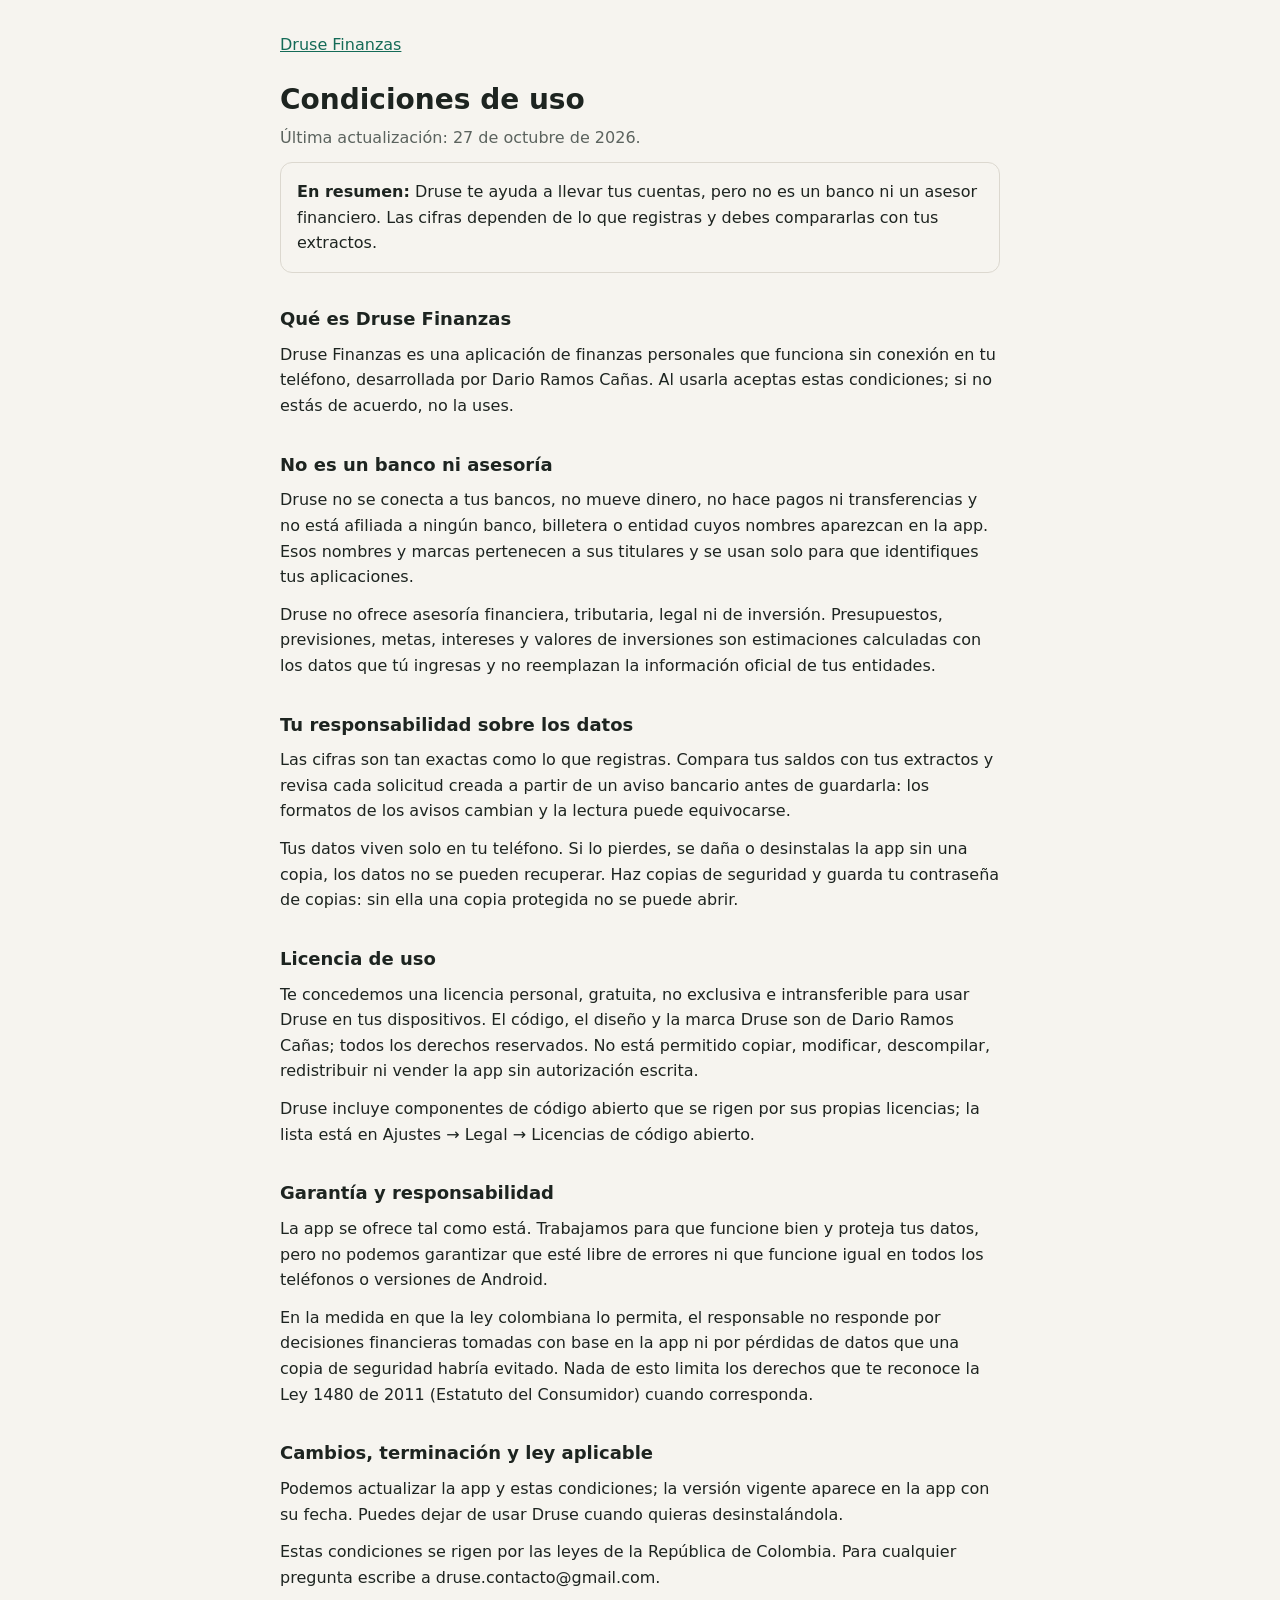
==== condiciones.html @ 534edf0a "Política de privacidad y condiciones de uso de Druse Finanzas Generadas con `npm run legal` desde el" ====
<!doctype html>
<html lang="es-CO">
<head>
<meta charset="utf-8">
<meta name="viewport" content="width=device-width, initial-scale=1">
<title>Condiciones de uso — Druse Finanzas</title>
<style>:root{color-scheme:light dark;--fondo:#f6f4ef;--texto:#1d2420;--suave:#5b635e;--acento:#146b57;--linea:#dcd8cf}@media (prefers-color-scheme:dark){:root{--fondo:#141816;--texto:#e9ece9;--suave:#a6ada8;--acento:#6fcfae;--linea:#2c332f}}body{margin:0;background:var(--fondo);color:var(--texto);font:16px/1.6 system-ui,-apple-system,"Segoe UI",Roboto,sans-serif}main{max-width:720px;margin:0 auto;padding:32px 16px 64px}h1{font-size:1.75rem;line-height:1.25;margin:0 0 8px}h2{font-size:1.125rem;margin:32px 0 8px}p{margin:0 0 12px;overflow-wrap:anywhere}.suave{color:var(--suave)}.resumen{padding:16px;border:1px solid var(--linea);border-radius:12px}a{color:var(--acento)}nav{margin-bottom:24px}</style>
</head>
<body>
<main>
<nav><a href="index.html">Druse Finanzas</a></nav>
<h1>Condiciones de uso</h1>
<p class="suave">Última actualización: 27 de octubre de 2026.</p>
<p class="resumen"><strong>En resumen:</strong> Druse te ayuda a llevar tus cuentas, pero no es un banco ni un asesor financiero. Las cifras dependen de lo que registras y debes compararlas con tus extractos.</p>
<h2>Qué es Druse Finanzas</h2>
<p>Druse Finanzas es una aplicación de finanzas personales que funciona sin conexión en tu teléfono, desarrollada por Dario Ramos Cañas. Al usarla aceptas estas condiciones; si no estás de acuerdo, no la uses.</p>
<h2>No es un banco ni asesoría</h2>
<p>Druse no se conecta a tus bancos, no mueve dinero, no hace pagos ni transferencias y no está afiliada a ningún banco, billetera o entidad cuyos nombres aparezcan en la app. Esos nombres y marcas pertenecen a sus titulares y se usan solo para que identifiques tus aplicaciones.</p>
<p>Druse no ofrece asesoría financiera, tributaria, legal ni de inversión. Presupuestos, previsiones, metas, intereses y valores de inversiones son estimaciones calculadas con los datos que tú ingresas y no reemplazan la información oficial de tus entidades.</p>
<h2>Tu responsabilidad sobre los datos</h2>
<p>Las cifras son tan exactas como lo que registras. Compara tus saldos con tus extractos y revisa cada solicitud creada a partir de un aviso bancario antes de guardarla: los formatos de los avisos cambian y la lectura puede equivocarse.</p>
<p>Tus datos viven solo en tu teléfono. Si lo pierdes, se daña o desinstalas la app sin una copia, los datos no se pueden recuperar. Haz copias de seguridad y guarda tu contraseña de copias: sin ella una copia protegida no se puede abrir.</p>
<h2>Licencia de uso</h2>
<p>Te concedemos una licencia personal, gratuita, no exclusiva e intransferible para usar Druse en tus dispositivos. El código, el diseño y la marca Druse son de Dario Ramos Cañas; todos los derechos reservados. No está permitido copiar, modificar, descompilar, redistribuir ni vender la app sin autorización escrita.</p>
<p>Druse incluye componentes de código abierto que se rigen por sus propias licencias; la lista está en Ajustes → Legal → Licencias de código abierto.</p>
<h2>Garantía y responsabilidad</h2>
<p>La app se ofrece tal como está. Trabajamos para que funcione bien y proteja tus datos, pero no podemos garantizar que esté libre de errores ni que funcione igual en todos los teléfonos o versiones de Android.</p>
<p>En la medida en que la ley colombiana lo permita, el responsable no responde por decisiones financieras tomadas con base en la app ni por pérdidas de datos que una copia de seguridad habría evitado. Nada de esto limita los derechos que te reconoce la Ley 1480 de 2011 (Estatuto del Consumidor) cuando corresponda.</p>
<h2>Cambios, terminación y ley aplicable</h2>
<p>Podemos actualizar la app y estas condiciones; la versión vigente aparece en la app con su fecha. Puedes dejar de usar Druse cuando quieras desinstalándola.</p>
<p>Estas condiciones se rigen por las leyes de la República de Colombia. Para cualquier pregunta escribe a druse.contacto@gmail.com.</p>
</main>
</body>
</html>
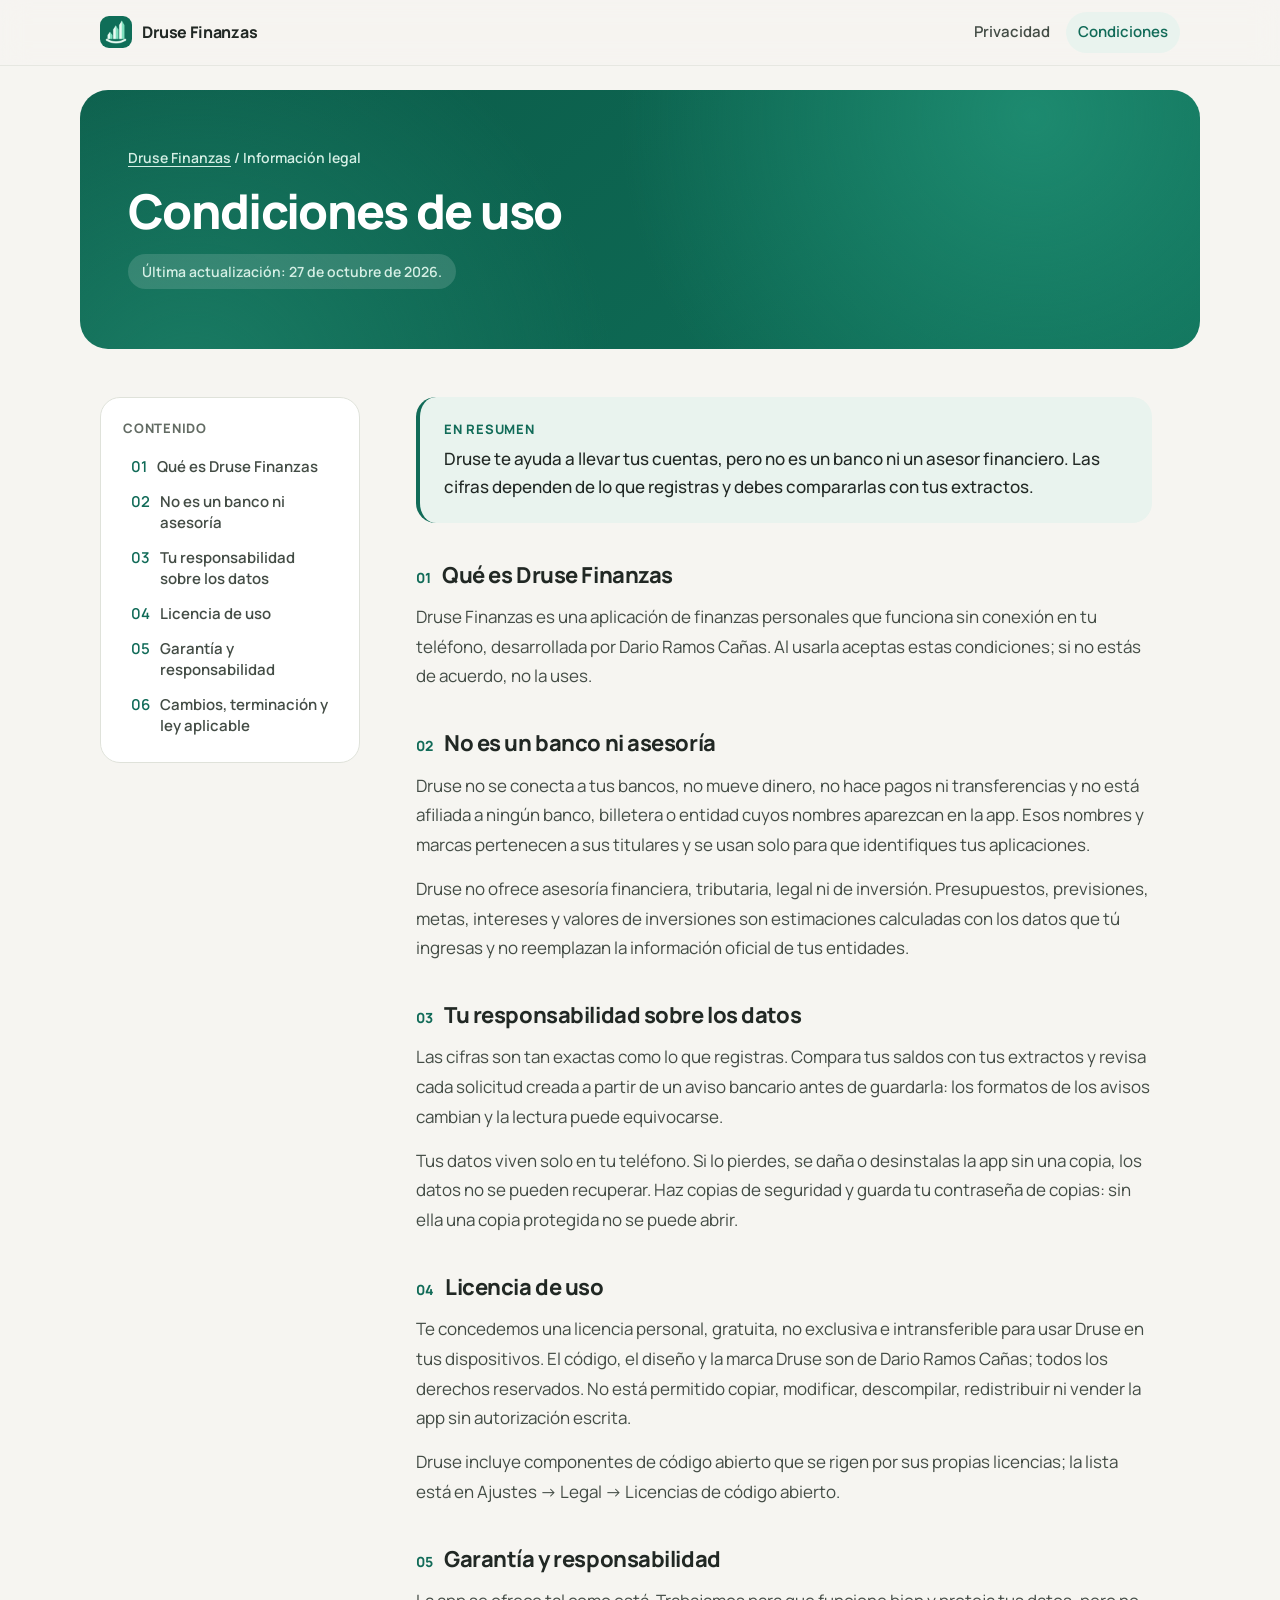
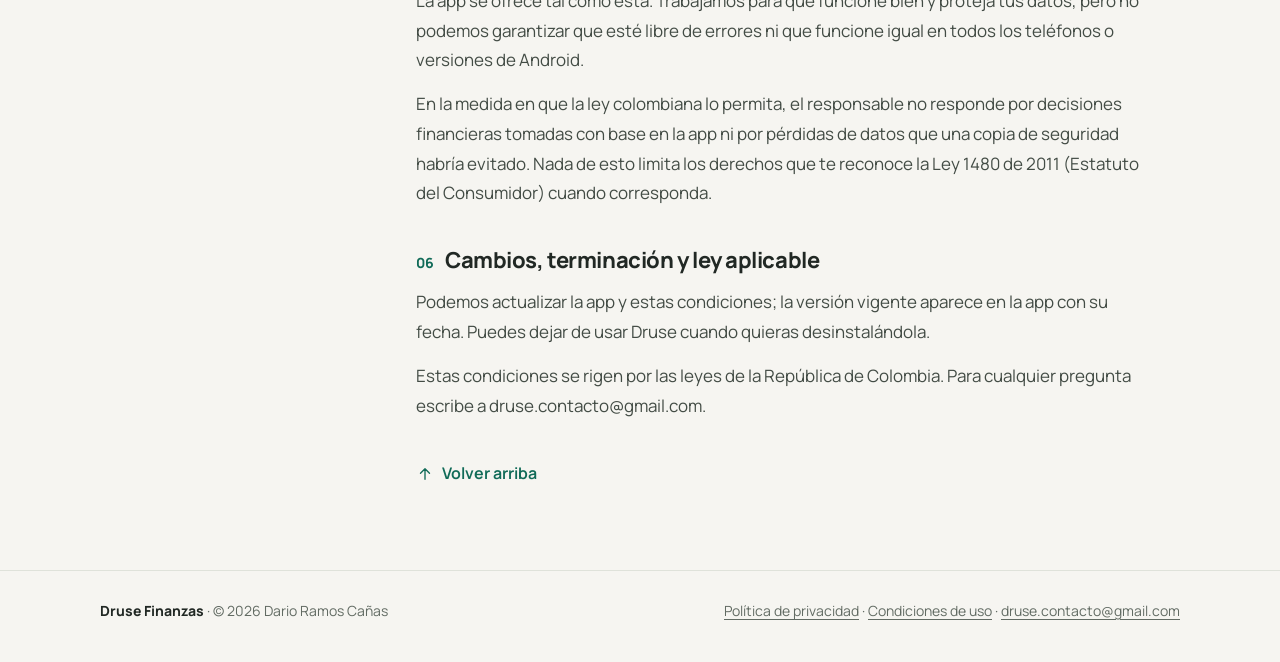
==== commit ba337cd6: "Portada de Druse Finanzas y nuevo diseño de las páginas legales Portada con funciones y compromisos " ====
--- a/condiciones.html
+++ b/condiciones.html
@@ -4,31 +4,74 @@
 <meta charset="utf-8">
 <meta name="viewport" content="width=device-width, initial-scale=1">
 <title>Condiciones de uso — Druse Finanzas</title>
-<style>:root{color-scheme:light dark;--fondo:#f6f4ef;--texto:#1d2420;--suave:#5b635e;--acento:#146b57;--linea:#dcd8cf}@media (prefers-color-scheme:dark){:root{--fondo:#141816;--texto:#e9ece9;--suave:#a6ada8;--acento:#6fcfae;--linea:#2c332f}}body{margin:0;background:var(--fondo);color:var(--texto);font:16px/1.6 system-ui,-apple-system,"Segoe UI",Roboto,sans-serif}main{max-width:720px;margin:0 auto;padding:32px 16px 64px}h1{font-size:1.75rem;line-height:1.25;margin:0 0 8px}h2{font-size:1.125rem;margin:32px 0 8px}p{margin:0 0 12px;overflow-wrap:anywhere}.suave{color:var(--suave)}.resumen{padding:16px;border:1px solid var(--linea);border-radius:12px}a{color:var(--acento)}nav{margin-bottom:24px}</style>
+<meta name="description" content="Druse te ayuda a llevar tus cuentas, pero no es un banco ni un asesor financiero. Las cifras dependen de lo que registras y debes compararlas con tus extractos.">
+<meta name="theme-color" content="#116b58" media="(prefers-color-scheme: light)">
+<meta name="theme-color" content="#141714" media="(prefers-color-scheme: dark)">
+<link rel="icon" type="image/png" href="recursos/icono-192.png">
+<link rel="stylesheet" href="estilo.css">
 </head>
-<body>
-<main>
-<nav><a href="index.html">Druse Finanzas</a></nav>
+<body class="pagina-condiciones">
+<a class="saltar" href="#contenido">Saltar al contenido</a>
+<header class="barra"><div class="barra__dentro">
+<a class="marca" href="index.html" aria-label="Druse Finanzas, inicio"><img src="recursos/icono-192.png" alt="" width="32" height="32"><span>Druse Finanzas</span></a>
+<nav aria-label="Secciones"><a href="privacidad.html">Privacidad</a><a href="condiciones.html" aria-current="page">Condiciones</a></nav>
+</div></header>
+<main id="contenido">
+<header class="encabezado"><div class="encabezado__dentro">
+<p class="miga"><a href="index.html">Druse Finanzas</a><span aria-hidden="true"> / </span>Información legal</p>
 <h1>Condiciones de uso</h1>
-<p class="suave">Última actualización: 27 de octubre de 2026.</p>
-<p class="resumen"><strong>En resumen:</strong> Druse te ayuda a llevar tus cuentas, pero no es un banco ni un asesor financiero. Las cifras dependen de lo que registras y debes compararlas con tus extractos.</p>
-<h2>Qué es Druse Finanzas</h2>
+<p class="fecha">Última actualización: 27 de octubre de 2026.</p>
+</div></header>
+<div class="documento">
+<nav class="indice" aria-labelledby="indice-titulo">
+<p class="indice__titulo" id="indice-titulo">Contenido</p>
+<ol>
+<li><a href="#que-es-druse-finanzas">Qué es Druse Finanzas</a></li>
+<li><a href="#no-es-un-banco-ni-asesoria">No es un banco ni asesoría</a></li>
+<li><a href="#tu-responsabilidad-sobre-los-datos">Tu responsabilidad sobre los datos</a></li>
+<li><a href="#licencia-de-uso">Licencia de uso</a></li>
+<li><a href="#garantia-y-responsabilidad">Garantía y responsabilidad</a></li>
+<li><a href="#cambios-terminacion-y-ley-aplicable">Cambios, terminación y ley aplicable</a></li>
+</ol>
+</nav>
+<article class="texto">
+<aside class="resumen" aria-label="En resumen"><p class="resumen__titulo">En resumen</p><p>Druse te ayuda a llevar tus cuentas, pero no es un banco ni un asesor financiero. Las cifras dependen de lo que registras y debes compararlas con tus extractos.</p></aside>
+<section id="que-es-druse-finanzas">
+<h2><span class="numero" aria-hidden="true">01</span>Qué es Druse Finanzas</h2>
 <p>Druse Finanzas es una aplicación de finanzas personales que funciona sin conexión en tu teléfono, desarrollada por Dario Ramos Cañas. Al usarla aceptas estas condiciones; si no estás de acuerdo, no la uses.</p>
-<h2>No es un banco ni asesoría</h2>
+</section>
+<section id="no-es-un-banco-ni-asesoria">
+<h2><span class="numero" aria-hidden="true">02</span>No es un banco ni asesoría</h2>
 <p>Druse no se conecta a tus bancos, no mueve dinero, no hace pagos ni transferencias y no está afiliada a ningún banco, billetera o entidad cuyos nombres aparezcan en la app. Esos nombres y marcas pertenecen a sus titulares y se usan solo para que identifiques tus aplicaciones.</p>
 <p>Druse no ofrece asesoría financiera, tributaria, legal ni de inversión. Presupuestos, previsiones, metas, intereses y valores de inversiones son estimaciones calculadas con los datos que tú ingresas y no reemplazan la información oficial de tus entidades.</p>
-<h2>Tu responsabilidad sobre los datos</h2>
+</section>
+<section id="tu-responsabilidad-sobre-los-datos">
+<h2><span class="numero" aria-hidden="true">03</span>Tu responsabilidad sobre los datos</h2>
 <p>Las cifras son tan exactas como lo que registras. Compara tus saldos con tus extractos y revisa cada solicitud creada a partir de un aviso bancario antes de guardarla: los formatos de los avisos cambian y la lectura puede equivocarse.</p>
 <p>Tus datos viven solo en tu teléfono. Si lo pierdes, se daña o desinstalas la app sin una copia, los datos no se pueden recuperar. Haz copias de seguridad y guarda tu contraseña de copias: sin ella una copia protegida no se puede abrir.</p>
-<h2>Licencia de uso</h2>
+</section>
+<section id="licencia-de-uso">
+<h2><span class="numero" aria-hidden="true">04</span>Licencia de uso</h2>
 <p>Te concedemos una licencia personal, gratuita, no exclusiva e intransferible para usar Druse en tus dispositivos. El código, el diseño y la marca Druse son de Dario Ramos Cañas; todos los derechos reservados. No está permitido copiar, modificar, descompilar, redistribuir ni vender la app sin autorización escrita.</p>
 <p>Druse incluye componentes de código abierto que se rigen por sus propias licencias; la lista está en Ajustes → Legal → Licencias de código abierto.</p>
-<h2>Garantía y responsabilidad</h2>
+</section>
+<section id="garantia-y-responsabilidad">
+<h2><span class="numero" aria-hidden="true">05</span>Garantía y responsabilidad</h2>
 <p>La app se ofrece tal como está. Trabajamos para que funcione bien y proteja tus datos, pero no podemos garantizar que esté libre de errores ni que funcione igual en todos los teléfonos o versiones de Android.</p>
 <p>En la medida en que la ley colombiana lo permita, el responsable no responde por decisiones financieras tomadas con base en la app ni por pérdidas de datos que una copia de seguridad habría evitado. Nada de esto limita los derechos que te reconoce la Ley 1480 de 2011 (Estatuto del Consumidor) cuando corresponda.</p>
-<h2>Cambios, terminación y ley aplicable</h2>
+</section>
+<section id="cambios-terminacion-y-ley-aplicable">
+<h2><span class="numero" aria-hidden="true">06</span>Cambios, terminación y ley aplicable</h2>
 <p>Podemos actualizar la app y estas condiciones; la versión vigente aparece en la app con su fecha. Puedes dejar de usar Druse cuando quieras desinstalándola.</p>
 <p>Estas condiciones se rigen por las leyes de la República de Colombia. Para cualquier pregunta escribe a druse.contacto@gmail.com.</p>
+</section>
+<p class="volver"><a href="#contenido"><svg class="icono" viewBox="0 0 24 24" aria-hidden="true" fill="none" stroke="currentColor" stroke-width="1.8" stroke-linecap="round" stroke-linejoin="round"><path d="M12 19V5M6 11l6-6 6 6"/></svg>Volver arriba</a></p>
+</article>
+</div>
 </main>
+<footer class="pie"><div class="pie__dentro">
+<p><strong>Druse Finanzas</strong> · © 2026 Dario Ramos Cañas</p>
+<p><a href="privacidad.html">Política de privacidad</a> · <a href="condiciones.html">Condiciones de uso</a> · <a href="mailto:druse.contacto@gmail.com">druse.contacto@gmail.com</a></p>
+</div></footer>
 </body>
 </html>
--- a/estilo.css
+++ b/estilo.css
@@ -0,0 +1,309 @@
+/*
+ * Web pública de Druse Finanzas (GitHub Pages). Archivo fijo: el HTML lo genera `npm run legal`
+ * desde src/app/core/domain/legal.ts. Colores de src/theme/variables.scss; sin recursos externos.
+ */
+
+@font-face {
+  font-family: 'Manrope';
+  src: url('recursos/manrope-variable.ttf') format('truetype');
+  font-weight: 200 800;
+  font-display: swap;
+}
+
+:root {
+  color-scheme: light dark;
+  --fondo: #f6f5f1;
+  --superficie: #ffffff;
+  --superficie-2: #eceee8;
+  --texto: #212824;
+  --texto-2: #434c45;
+  --suave: #626b63;
+  --linea: #dfe2da;
+  --borde: #d0d4cc;
+  --marca: #116b58;
+  --marca-fondo: #e9f3ee;
+  --portada: radial-gradient(circle at 85% 10%, #1d8a6f 0, transparent 42%), radial-gradient(circle at 10% 120%, #1a7c64 0, transparent 40%), linear-gradient(140deg, #0b5a48 0%, #0f7059 100%);
+  --portada-texto: #ffffff;
+  --portada-suave: #d5efe5;
+  --portada-sello: rgba(255, 255, 255, 0.14);
+  --sombra: 0 1px 2px rgba(23, 38, 31, 0.05), 0 8px 24px rgba(23, 38, 31, 0.06);
+  --sombra-alta: 0 24px 60px rgba(6, 40, 31, 0.35);
+  --radio: 20px;
+  --ancho: 1120px;
+  --fuente: 'Manrope', system-ui, -apple-system, 'Segoe UI', Roboto, sans-serif;
+}
+
+@media (prefers-color-scheme: dark) {
+  :root {
+    --fondo: #141714;
+    --superficie: #1d211d;
+    --superficie-2: #272e27;
+    --texto: #edf1ea;
+    --texto-2: #ccd3c8;
+    --suave: #adb7ab;
+    --linea: #343d32;
+    --borde: #485145;
+    --marca: #8fd5b5;
+    --marca-fondo: #24382e;
+    --portada: radial-gradient(circle at 85% 10%, #22604f 0, transparent 42%), radial-gradient(circle at 10% 120%, #1c4d3f 0, transparent 40%), linear-gradient(140deg, #133a2f 0%, #1d4f41 100%);
+    --portada-texto: #f1f6f2;
+    --portada-suave: #c3dbd1;
+    --portada-sello: rgba(143, 213, 181, 0.14);
+    --sombra: 0 1px 2px rgba(0, 0, 0, 0.3);
+    --sombra-alta: 0 24px 60px rgba(0, 0, 0, 0.5);
+  }
+}
+
+*, *::before, *::after { box-sizing: border-box; }
+
+html { scroll-behavior: smooth; -webkit-text-size-adjust: 100%; }
+
+body {
+  margin: 0;
+  background: var(--fondo);
+  color: var(--texto);
+  font: 400 1rem/1.65 var(--fuente);
+  font-feature-settings: 'tnum' 0;
+  -webkit-font-smoothing: antialiased;
+  text-rendering: optimizeLegibility;
+}
+
+h1, h2, h3 { margin: 0; line-height: 1.15; letter-spacing: -0.02em; text-wrap: balance; }
+p { margin: 0; overflow-wrap: anywhere; text-wrap: pretty; }
+ul, ol { margin: 0; padding: 0; }
+img { display: block; max-width: 100%; height: auto; }
+a { color: var(--marca); text-decoration-thickness: 1px; text-underline-offset: 3px; }
+a:hover { text-decoration-thickness: 2px; }
+:focus-visible { outline: 3px solid var(--marca); outline-offset: 3px; border-radius: 6px; }
+::selection { background: var(--marca); color: var(--superficie); }
+
+.icono { width: 24px; height: 24px; flex: 0 0 auto; }
+
+.saltar {
+  position: absolute; left: 16px; top: -100px; z-index: 20;
+  padding: 10px 16px; border-radius: 12px; background: var(--superficie); color: var(--texto); box-shadow: var(--sombra);
+}
+.saltar:focus { top: 12px; }
+
+/* Barra superior */
+.barra {
+  position: sticky; top: 0; z-index: 10;
+  background: color-mix(in srgb, var(--fondo) 82%, transparent);
+  -webkit-backdrop-filter: saturate(1.4) blur(14px);
+  backdrop-filter: saturate(1.4) blur(14px);
+  border-bottom: 1px solid color-mix(in srgb, var(--linea) 70%, transparent);
+}
+.barra__dentro {
+  max-width: var(--ancho); margin: 0 auto; padding: 12px 20px;
+  display: flex; align-items: center; justify-content: space-between; gap: 16px;
+}
+.marca { display: inline-flex; align-items: center; gap: 10px; color: var(--texto); font-weight: 750; letter-spacing: -0.01em; text-decoration: none; }
+.marca img { width: 32px; height: 32px; border-radius: 9px; }
+.marca span { white-space: nowrap; }
+.barra nav { display: flex; gap: 4px; }
+.barra nav a {
+  padding: 8px 12px; border-radius: 999px; color: var(--texto-2);
+  font-size: 0.9375rem; font-weight: 600; text-decoration: none; transition: background-color 0.15s, color 0.15s;
+}
+.barra nav a:hover { background: var(--superficie-2); color: var(--texto); }
+.barra nav a[aria-current='page'] { background: var(--marca-fondo); color: var(--marca); }
+
+/* Portada */
+.portada { padding: 16px 16px 0; }
+.portada__dentro {
+  position: relative; overflow: hidden;
+  max-width: var(--ancho); margin: 0 auto; padding: 56px 28px 0;
+  border-radius: 32px; background: var(--portada); color: var(--portada-texto);
+  display: grid; gap: 40px;
+}
+.portada__dentro::after {
+  content: ''; position: absolute; inset: auto -120px -180px auto; width: 420px; height: 420px; border-radius: 50%;
+  background: rgba(255, 255, 255, 0.05); pointer-events: none;
+}
+.portada__texto { position: relative; z-index: 1; }
+.etiqueta {
+  display: inline-block; margin-bottom: 20px; padding: 6px 14px; border-radius: 999px;
+  background: var(--portada-sello); color: var(--portada-suave);
+  font-size: 0.8125rem; font-weight: 700; letter-spacing: 0.04em; text-transform: uppercase;
+}
+.portada h1 { font-size: clamp(2.25rem, 7vw, 3.75rem); font-weight: 800; letter-spacing: -0.035em; line-height: 1.04; }
+.portada h1 span { display: block; color: var(--portada-suave); }
+.entrada { margin-top: 20px; max-width: 34em; color: var(--portada-suave); font-size: 1.125rem; font-weight: 500; }
+.sellos { display: flex; flex-wrap: wrap; gap: 8px; margin-top: 28px; list-style: none; }
+.sellos li {
+  padding: 8px 16px; border-radius: 999px; background: var(--portada-sello);
+  font-size: 0.9375rem; font-weight: 650; border: 1px solid rgba(255, 255, 255, 0.12);
+}
+.sellos li:first-child { background: var(--portada-texto); color: #0b5a48; border-color: transparent; }
+
+.telefonos { position: relative; z-index: 1; display: flex; justify-content: center; height: 340px; }
+.telefono {
+  position: absolute; bottom: -120px; width: 230px; border-radius: 34px;
+  border: 8px solid #0d1a15; background: #0d1a15; box-shadow: var(--sombra-alta);
+}
+.telefono--frente { left: 50%; transform: translateX(-62%) rotate(-3deg); z-index: 2; }
+.telefono--atras { left: 50%; transform: translateX(-10%) translateY(-36px) rotate(5deg); opacity: 0.94; }
+
+/* Bloques de la portada */
+.bloque { max-width: var(--ancho); margin: 0 auto; padding: 72px 20px 0; }
+.bloque__antetitulo { margin-bottom: 8px; color: var(--marca); font-size: 0.8125rem; font-weight: 750; letter-spacing: 0.06em; text-transform: uppercase; }
+.bloque h2 { font-size: clamp(1.75rem, 4.5vw, 2.5rem); font-weight: 800; letter-spacing: -0.03em; }
+
+.funciones { display: grid; gap: 16px; margin-top: 32px; list-style: none; }
+.funcion {
+  padding: 24px; border-radius: var(--radio); background: var(--superficie);
+  border: 1px solid var(--linea); box-shadow: var(--sombra); transition: transform 0.2s, border-color 0.2s;
+}
+.funcion:hover { transform: translateY(-2px); border-color: var(--borde); }
+.funcion .icono { width: 44px; height: 44px; padding: 10px; border-radius: 14px; background: var(--marca-fondo); color: var(--marca); }
+.funcion h3 { margin-top: 18px; font-size: 1.125rem; font-weight: 750; }
+.funcion p { margin-top: 6px; color: var(--texto-2); }
+
+.privacidad {
+  display: grid; gap: 32px; padding: 36px 28px; border-radius: 28px;
+  background: var(--superficie); border: 1px solid var(--linea); box-shadow: var(--sombra);
+}
+.privacidad__texto p:last-child { margin-top: 14px; color: var(--texto-2); font-size: 1.0625rem; }
+.promesas { display: grid; gap: 12px; list-style: none; }
+.promesas li { display: flex; gap: 14px; align-items: flex-start; padding: 16px; border-radius: 16px; background: var(--superficie-2); }
+.promesas .icono { color: var(--marca); margin-top: 2px; }
+.promesas h3 { font-size: 1rem; font-weight: 750; letter-spacing: -0.01em; }
+.promesas p { color: var(--texto-2); font-size: 0.9375rem; }
+
+.documentos { display: grid; gap: 12px; margin-top: 28px; list-style: none; }
+.enlace-doc {
+  display: flex; align-items: center; gap: 16px; padding: 20px 22px; border-radius: var(--radio);
+  background: var(--superficie); border: 1px solid var(--linea); box-shadow: var(--sombra);
+  color: var(--texto); text-decoration: none; transition: border-color 0.2s, transform 0.2s;
+}
+.enlace-doc:hover { border-color: var(--marca); transform: translateY(-1px); }
+.enlace-doc > .icono:first-child { width: 44px; height: 44px; padding: 10px; border-radius: 14px; background: var(--marca-fondo); color: var(--marca); }
+.enlace-doc > span { flex: 1; min-width: 0; }
+.enlace-doc strong { display: block; font-size: 1.0625rem; font-weight: 750; }
+.enlace-doc strong + span { display: block; margin-top: 2px; color: var(--suave); font-size: 0.9375rem; line-height: 1.5; }
+.enlace-doc > .icono:last-child { color: var(--marca); transition: transform 0.2s; }
+.enlace-doc:hover > .icono:last-child { transform: translateX(3px); }
+.actualizado { margin-top: 16px; color: var(--suave); font-size: 0.875rem; }
+
+.contacto {
+  display: grid; gap: 20px; align-items: center; padding: 32px 28px; border-radius: 28px;
+  background: var(--marca-fondo); color: var(--texto);
+}
+.contacto > .icono { width: 52px; height: 52px; padding: 12px; border-radius: 16px; background: var(--superficie); color: var(--marca); }
+.contacto h2 { font-size: 1.5rem; }
+.contacto p { margin-top: 6px; color: var(--texto-2); }
+.boton {
+  display: inline-flex; justify-content: center; padding: 14px 22px; border-radius: 999px;
+  background: var(--marca); color: var(--superficie); font-weight: 700; text-decoration: none;
+  overflow-wrap: anywhere; transition: filter 0.15s, transform 0.15s;
+}
+.boton:hover { filter: brightness(1.08); transform: translateY(-1px); }
+
+/* Documentos legales */
+.encabezado { padding: 16px 16px 0; }
+.encabezado__dentro {
+  max-width: var(--ancho); margin: 0 auto; padding: 40px 28px 44px; border-radius: 28px;
+  background: var(--portada); color: var(--portada-texto);
+}
+.miga { color: var(--portada-suave); font-size: 0.875rem; font-weight: 600; }
+.miga a { color: inherit; }
+.encabezado h1 { margin-top: 14px; font-size: clamp(2rem, 6vw, 3rem); font-weight: 800; letter-spacing: -0.035em; }
+.fecha {
+  display: inline-block; margin-top: 16px; padding: 6px 14px; border-radius: 999px;
+  background: var(--portada-sello); color: var(--portada-suave); font-size: 0.875rem; font-weight: 600;
+}
+
+.documento { max-width: var(--ancho); margin: 0 auto; padding: 32px 20px 0; display: grid; gap: 28px; }
+.indice { padding: 20px 22px; border-radius: var(--radio); background: var(--superficie); border: 1px solid var(--linea); }
+.indice__titulo { margin-bottom: 10px; color: var(--suave); font-size: 0.8125rem; font-weight: 750; letter-spacing: 0.06em; text-transform: uppercase; }
+.indice ol { list-style: none; counter-reset: indice; display: grid; gap: 2px; }
+.indice li { counter-increment: indice; }
+.indice a {
+  display: flex; gap: 10px; padding: 6px 8px; border-radius: 10px;
+  color: var(--texto-2); font-size: 0.9375rem; font-weight: 600; line-height: 1.4; text-decoration: none;
+}
+.indice a::before { content: counter(indice, decimal-leading-zero); color: var(--marca); font-variant-numeric: tabular-nums; }
+.indice a:hover { background: var(--superficie-2); color: var(--texto); }
+
+.texto { min-width: 0; max-width: 46rem; }
+.resumen {
+  padding: 22px 24px; border-radius: var(--radio); background: var(--marca-fondo);
+  border-left: 4px solid var(--marca); font-size: 1.0625rem; font-weight: 500;
+}
+.resumen__titulo { margin-bottom: 4px; color: var(--marca); font-size: 0.8125rem; font-weight: 750; letter-spacing: 0.06em; text-transform: uppercase; }
+.texto section { padding-top: 40px; scroll-margin-top: 80px; }
+.texto h2 { display: flex; align-items: baseline; gap: 12px; margin-bottom: 14px; font-size: 1.375rem; font-weight: 750; }
+.numero { color: var(--marca); font-size: 0.875rem; font-weight: 750; font-variant-numeric: tabular-nums; }
+.texto section p { color: var(--texto-2); font-size: 1.0625rem; line-height: 1.75; }
+.texto section p + p { margin-top: 14px; }
+.volver { margin-top: 40px; }
+.volver a { display: inline-flex; align-items: center; gap: 8px; font-weight: 650; text-decoration: none; }
+.volver .icono { width: 18px; height: 18px; }
+
+/* Pie */
+.pie { margin-top: 80px; border-top: 1px solid var(--linea); }
+.pie__dentro {
+  max-width: var(--ancho); margin: 0 auto; padding: 28px 20px 40px;
+  display: flex; flex-wrap: wrap; justify-content: space-between; gap: 8px 24px;
+  color: var(--suave); font-size: 0.875rem;
+}
+.pie strong { color: var(--texto); font-weight: 750; }
+.pie a { color: var(--suave); }
+.pie a:hover { color: var(--marca); }
+
+@media (max-width: 400px) {
+  .barra__dentro { padding: 10px 12px 10px 16px; gap: 8px; }
+  .marca { gap: 8px; font-size: 0.9375rem; }
+  .marca img { width: 28px; height: 28px; border-radius: 8px; }
+  .barra nav { gap: 0; }
+  .barra nav a { padding: 6px 10px; font-size: 0.875rem; }
+}
+
+@media (max-width: 359px) {
+  .marca span { display: none; }
+}
+
+@media (min-width: 720px) {
+  .portada { padding: 24px 24px 0; }
+  .portada__dentro { padding: 72px 56px 0; }
+  .telefonos { height: 400px; }
+  .telefono { width: 260px; }
+  .funciones { grid-template-columns: repeat(2, 1fr); }
+  .promesas { grid-template-columns: repeat(2, 1fr); }
+  .privacidad { padding: 48px; }
+  .contacto { grid-template-columns: auto 1fr auto; padding: 32px 36px; }
+  .encabezado { padding: 24px 24px 0; }
+  .encabezado__dentro { padding: 56px 48px 60px; }
+}
+
+@media (min-width: 960px) {
+  .portada__dentro { grid-template-columns: 1.1fr 1fr; align-items: center; padding: 80px 64px; min-height: 560px; }
+  .telefonos { height: 100%; min-height: 420px; }
+  .telefono { bottom: auto; top: 50%; width: 250px; }
+  .telefono--frente { transform: translate(-70%, -44%) rotate(-4deg); }
+  .telefono--atras { transform: translate(-2%, -56%) rotate(5deg); }
+  .funciones { grid-template-columns: repeat(3, 1fr); }
+  .privacidad { grid-template-columns: 1fr 1.25fr; align-items: center; padding: 56px; }
+  .documentos { grid-template-columns: repeat(2, 1fr); }
+  .documento { grid-template-columns: 260px minmax(0, 1fr); gap: 56px; padding-top: 48px; }
+  .indice { position: sticky; top: 84px; align-self: start; max-height: calc(100vh - 108px); overflow: auto; }
+}
+
+@media (prefers-reduced-motion: reduce) {
+  html { scroll-behavior: auto; }
+  *, *::before, *::after { transition: none !important; }
+}
+
+@media print {
+  :root { --fondo: #fff; --superficie: #fff; --texto: #000; --texto-2: #111; --suave: #333; --marca: #0b5a48; --marca-fondo: #fff; }
+  .barra, .indice, .volver, .saltar { display: none; }
+  .encabezado, .documento { padding: 0; }
+  .encabezado__dentro { background: none; color: #000; padding: 0 0 12pt; border-radius: 0; }
+  .miga, .fecha { color: #333; background: none; padding: 0; }
+  .documento { display: block; }
+  .texto { max-width: none; }
+  .resumen { border: 1px solid #999; }
+  .texto section { break-inside: avoid-page; padding-top: 16pt; }
+  .pie { margin-top: 24pt; }
+  a { color: inherit; text-decoration: none; }
+}
